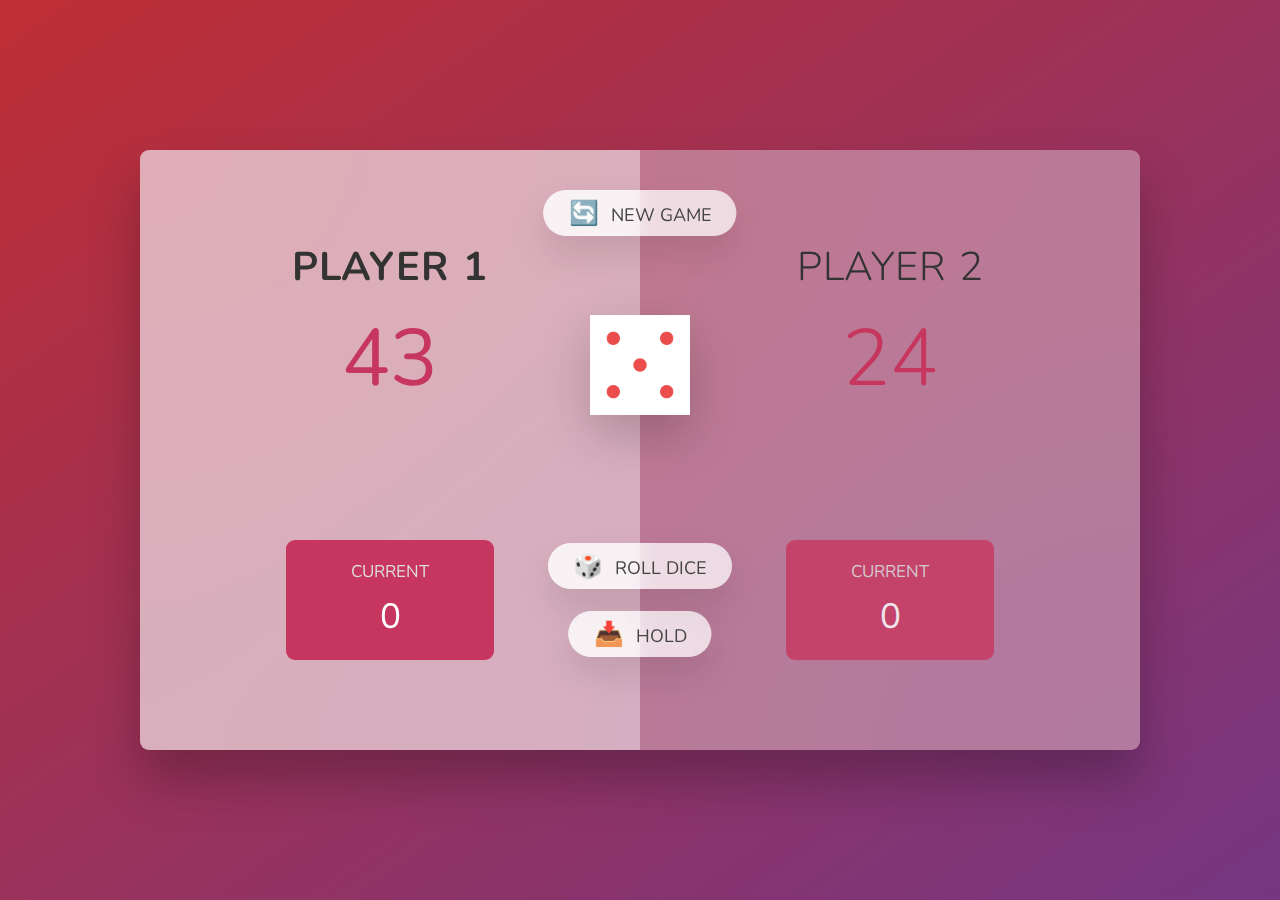
==== 07-Pig-Game/starter/index.html @ d48c19b2 "des: initial files" ====
<!DOCTYPE html>
<html lang="en">
  <head>
    <meta charset="UTF-8" />
    <meta name="viewport" content="width=device-width, initial-scale=1.0" />
    <meta http-equiv="X-UA-Compatible" content="ie=edge" />
    <link rel="stylesheet" href="style.css" />
    <title>Pig Game</title>
  </head>
  <body>
    <main>
      <section class="player player--0 player--active">
        <h2 class="name" id="name--0">Player 1</h2>
        <p class="score" id="score--0">43</p>
        <div class="current">
          <p class="current-label">Current</p>
          <p class="current-score" id="current--0">0</p>
        </div>
      </section>
      <section class="player player--1">
        <h2 class="name" id="name--1">Player 2</h2>
        <p class="score" id="score--1">24</p>
        <div class="current">
          <p class="current-label">Current</p>
          <p class="current-score" id="current--1">0</p>
        </div>
      </section>

      <img src="dice-5.png" alt="Playing dice" class="dice" />
      <button class="btn btn--new">🔄 New game</button>
      <button class="btn btn--roll">🎲 Roll dice</button>
      <button class="btn btn--hold">📥 Hold</button>
    </main>
    <script src="script.js"></script>
  </body>
</html>
---- 07-Pig-Game/starter/style.css ----
@import url('https://fonts.googleapis.com/css2?family=Nunito&display=swap');

* {
  margin: 0;
  padding: 0;
  box-sizing: inherit;
}

html {
  font-size: 62.5%;
  box-sizing: border-box;
}

body {
  font-family: 'Nunito', sans-serif;
  font-weight: 400;
  height: 100vh;
  color: #333;
  background-image: linear-gradient(to top left, #753682 0%, #bf2e34 100%);
  display: flex;
  align-items: center;
  justify-content: center;
}

/* LAYOUT */
main {
  position: relative;
  width: 100rem;
  height: 60rem;
  background-color: rgba(255, 255, 255, 0.35);
  backdrop-filter: blur(200px);
  filter: blur();
  box-shadow: 0 3rem 5rem rgba(0, 0, 0, 0.25);
  border-radius: 9px;
  overflow: hidden;
  display: flex;
}

.player {
  flex: 50%;
  padding: 9rem;
  display: flex;
  flex-direction: column;
  align-items: center;
  transition: all 0.75s;
}

/* ELEMENTS */
.name {
  position: relative;
  font-size: 4rem;
  text-transform: uppercase;
  letter-spacing: 1px;
  word-spacing: 2px;
  font-weight: 300;
  margin-bottom: 1rem;
}

.score {
  font-size: 8rem;
  font-weight: 300;
  color: #c7365f;
  margin-bottom: auto;
}

.player--active {
  background-color: rgba(255, 255, 255, 0.4);
}
.player--active .name {
  font-weight: 700;
}
.player--active .score {
  font-weight: 400;
}

.player--active .current {
  opacity: 1;
}

.current {
  background-color: #c7365f;
  opacity: 0.8;
  border-radius: 9px;
  color: #fff;
  width: 65%;
  padding: 2rem;
  text-align: center;
  transition: all 0.75s;
}

.current-label {
  text-transform: uppercase;
  margin-bottom: 1rem;
  font-size: 1.7rem;
  color: #ddd;
}

.current-score {
  font-size: 3.5rem;
}

/* ABSOLUTE POSITIONED ELEMENTS */
.btn {
  position: absolute;
  left: 50%;
  transform: translateX(-50%);
  color: #444;
  background: none;
  border: none;
  font-family: inherit;
  font-size: 1.8rem;
  text-transform: uppercase;
  cursor: pointer;
  font-weight: 400;
  transition: all 0.2s;

  background-color: white;
  background-color: rgba(255, 255, 255, 0.6);
  backdrop-filter: blur(10px);

  padding: 0.7rem 2.5rem;
  border-radius: 50rem;
  box-shadow: 0 1.75rem 3.5rem rgba(0, 0, 0, 0.1);
}

.btn::first-letter {
  font-size: 2.4rem;
  display: inline-block;
  margin-right: 0.7rem;
}

.btn--new {
  top: 4rem;
}
.btn--roll {
  top: 39.3rem;
}
.btn--hold {
  top: 46.1rem;
}

.btn:active {
  transform: translate(-50%, 3px);
  box-shadow: 0 1rem 2rem rgba(0, 0, 0, 0.15);
}

.btn:focus {
  outline: none;
}

.dice {
  position: absolute;
  left: 50%;
  top: 16.5rem;
  transform: translateX(-50%);
  height: 10rem;
  box-shadow: 0 2rem 5rem rgba(0, 0, 0, 0.2);
}

.player--winner {
  background-color: #2f2f2f;
}

.player--winner .name {
  font-weight: 700;
  color: #c7365f;
}
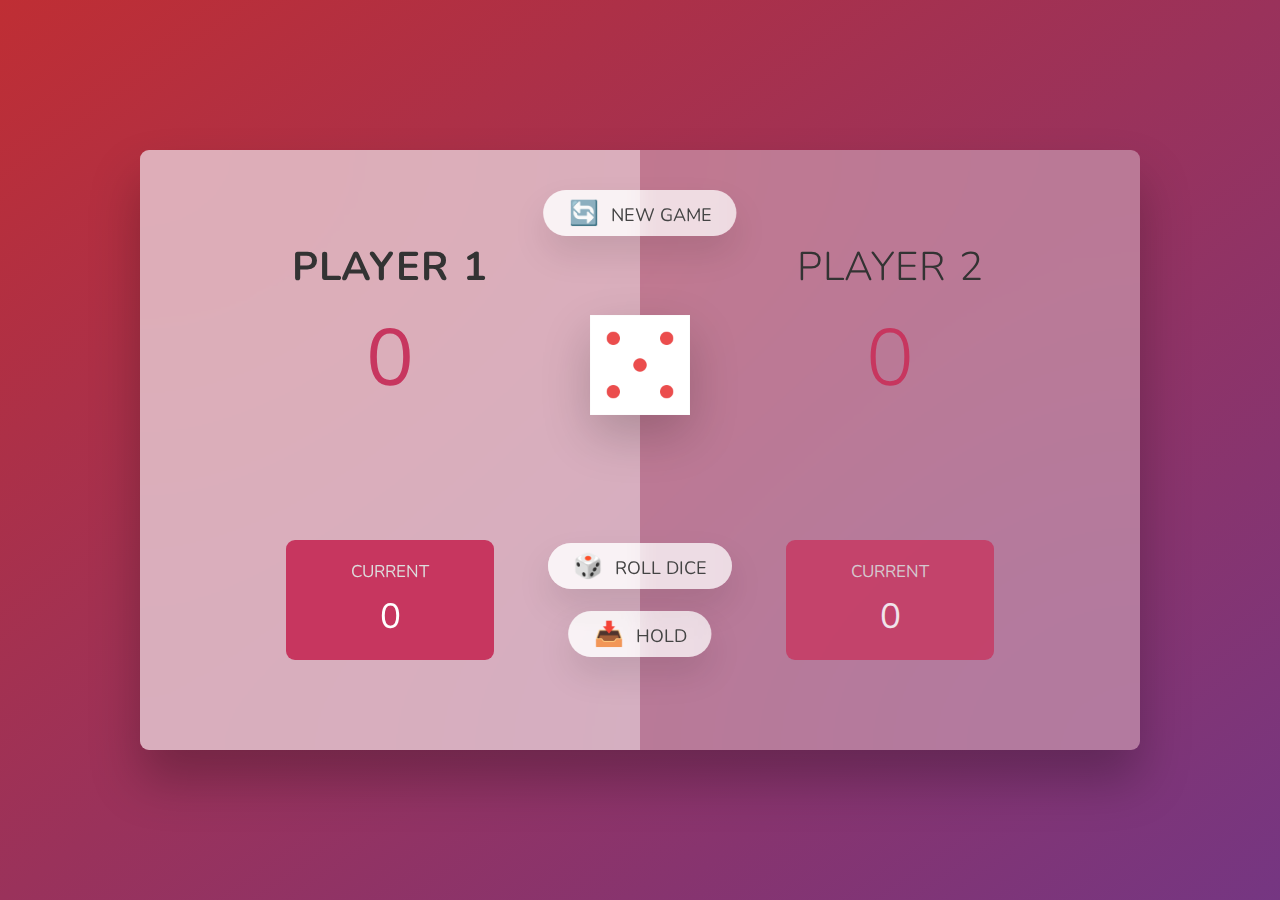
==== commit d77046e3: "des: completed all functionality except winner portion" ====
--- a/07-Pig-Game/starter/index.html
+++ b/07-Pig-Game/starter/index.html
@@ -11,7 +11,7 @@
     <main>
       <section class="player player--0 player--active">
         <h2 class="name" id="name--0">Player 1</h2>
-        <p class="score" id="score--0">43</p>
+        <p class="score" id="score--0">0</p>
         <div class="current">
           <p class="current-label">Current</p>
           <p class="current-score" id="current--0">0</p>
@@ -19,7 +19,7 @@
       </section>
       <section class="player player--1">
         <h2 class="name" id="name--1">Player 2</h2>
-        <p class="score" id="score--1">24</p>
+        <p class="score" id="score--1">0</p>
         <div class="current">
           <p class="current-label">Current</p>
           <p class="current-score" id="current--1">0</p>
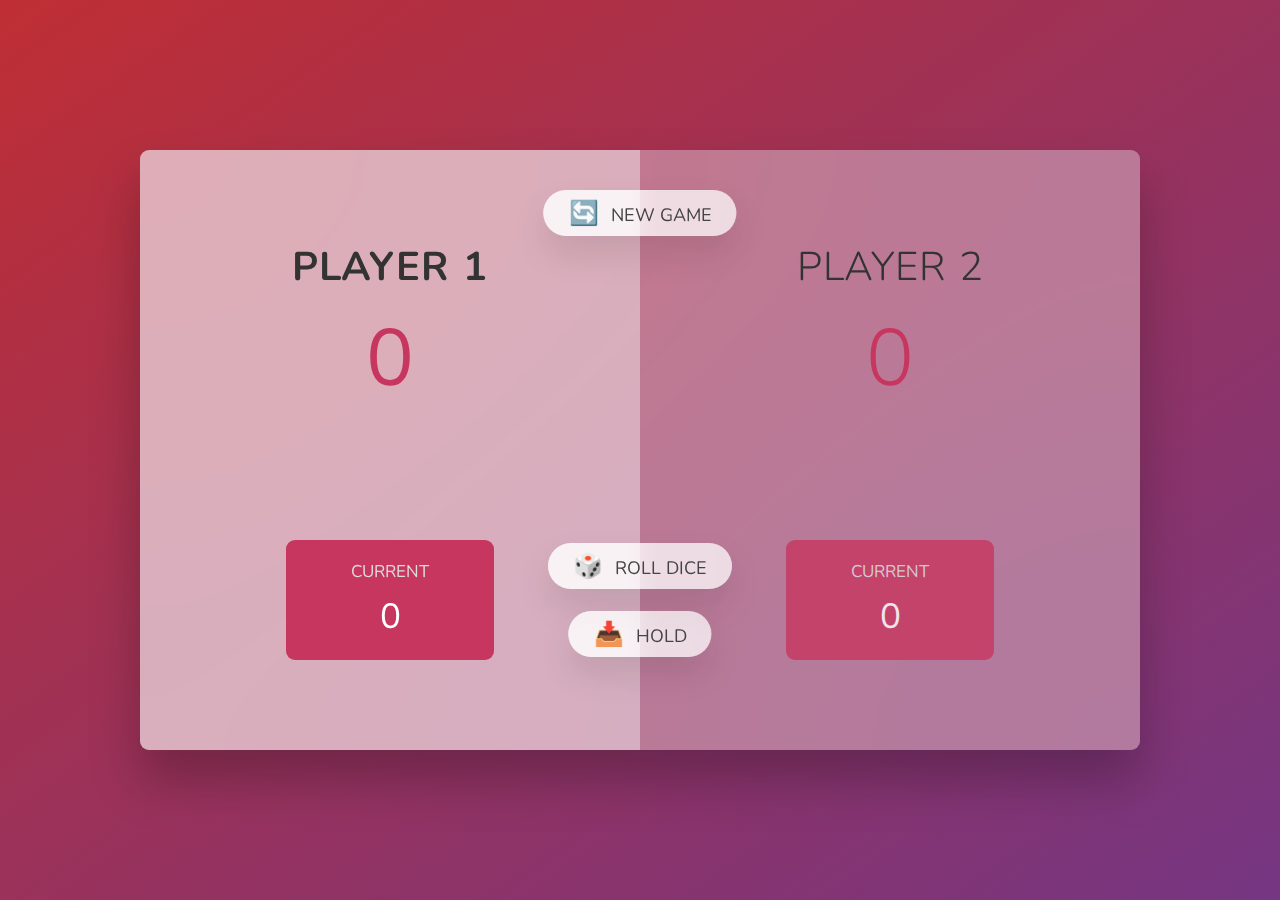
==== commit 07721d56: "des: completed Section#7 project#3; added winner class" ====
--- a/07-Pig-Game/starter/index.html
+++ b/07-Pig-Game/starter/index.html
@@ -26,7 +26,7 @@
         </div>
       </section>
 
-      <img src="dice-5.png" alt="Playing dice" class="dice" />
+      <img src="dice-5.png" alt="Playing dice" class="dice hidden" />
       <button class="btn btn--new">🔄 New game</button>
       <button class="btn btn--roll">🎲 Roll dice</button>
       <button class="btn btn--hold">📥 Hold</button>
--- a/07-Pig-Game/starter/style.css
+++ b/07-Pig-Game/starter/style.css
@@ -20,6 +20,10 @@
   display: flex;
   align-items: center;
   justify-content: center;
+}
+
+.hidden {
+  display: none;
 }
 
 /* LAYOUT */
